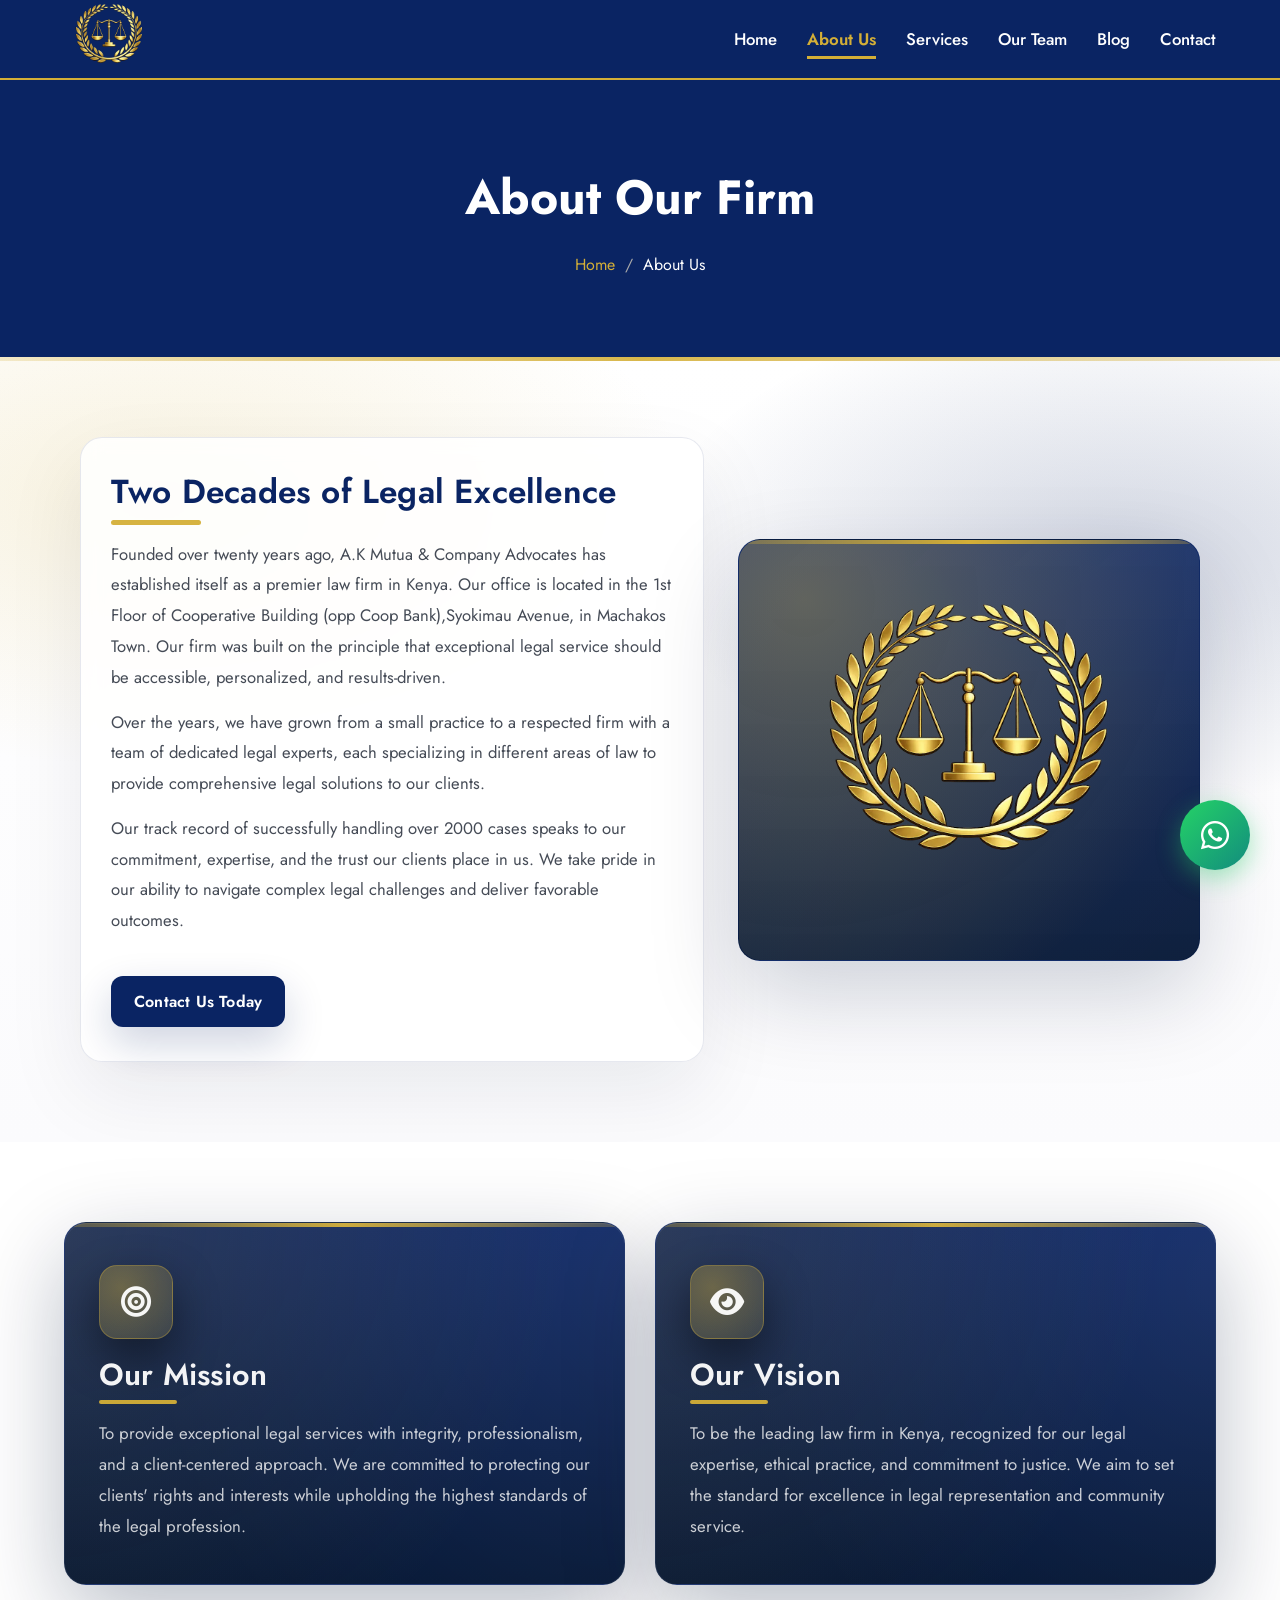
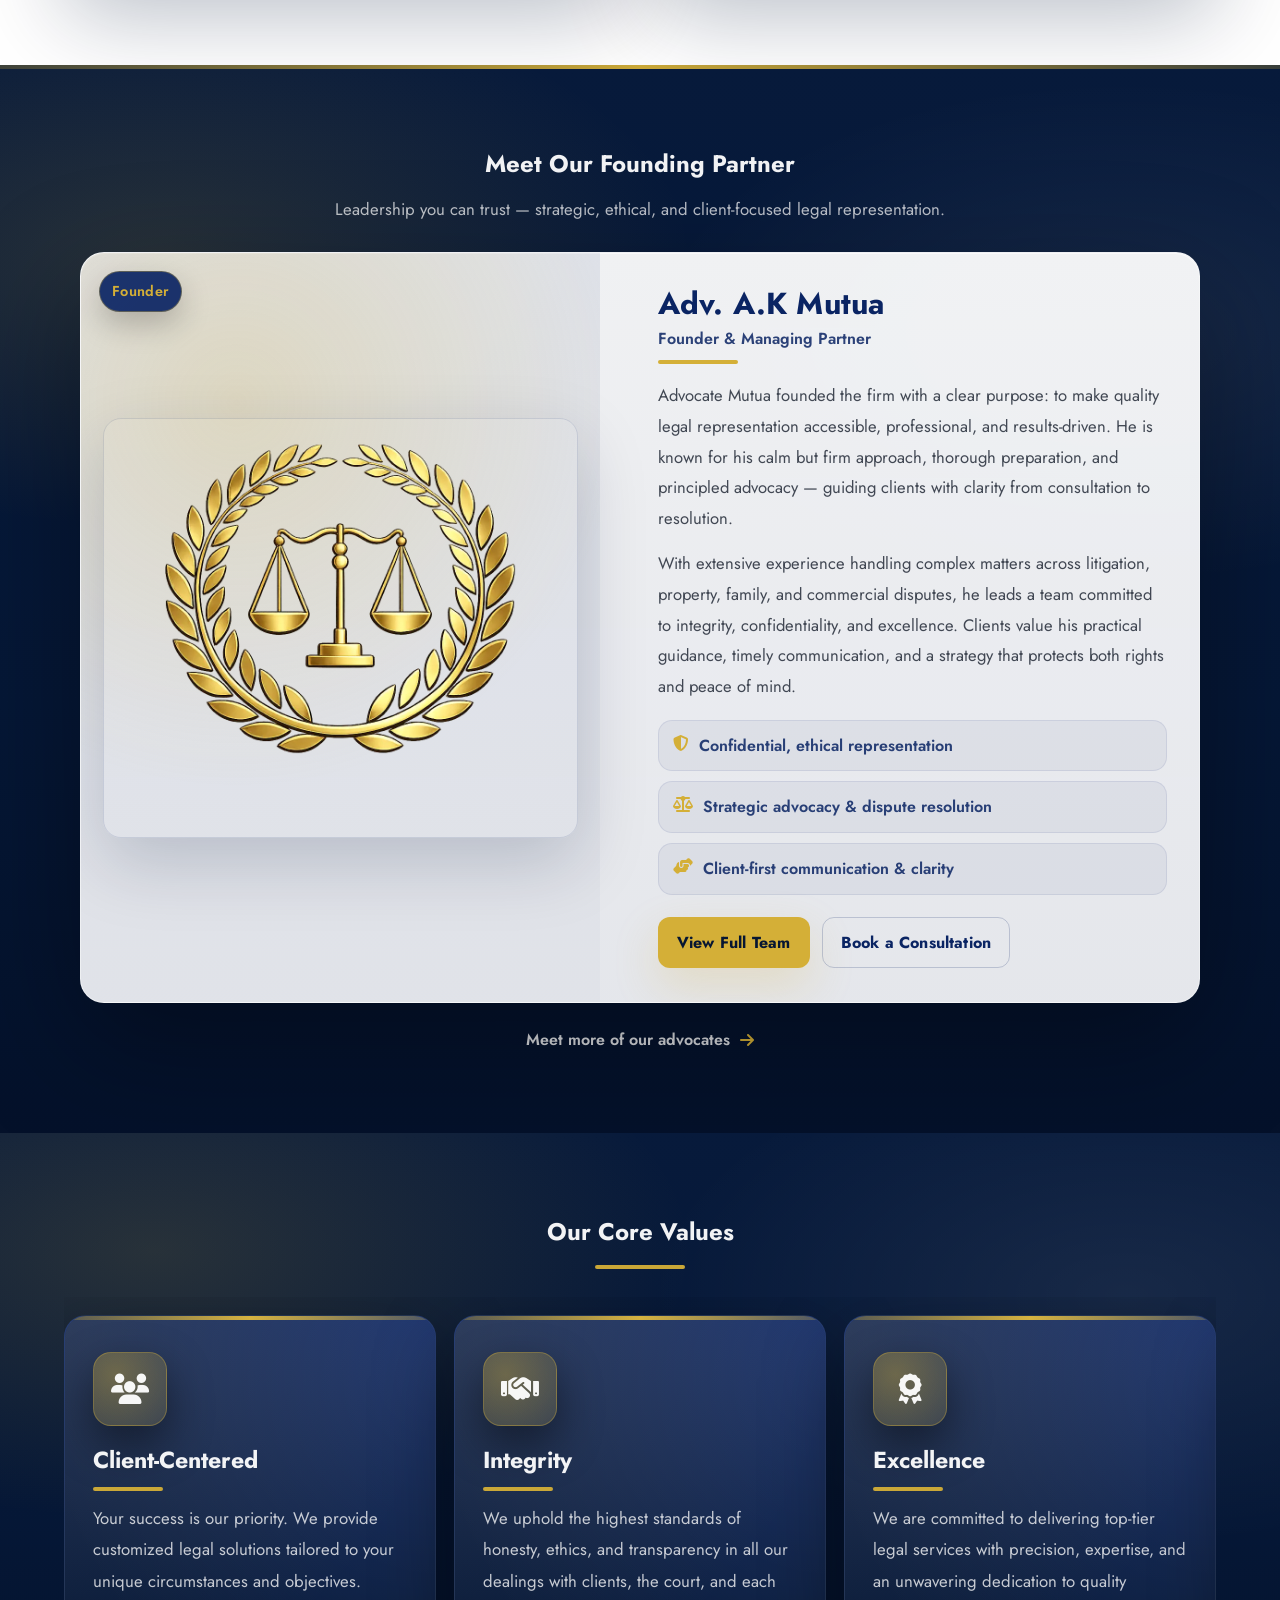
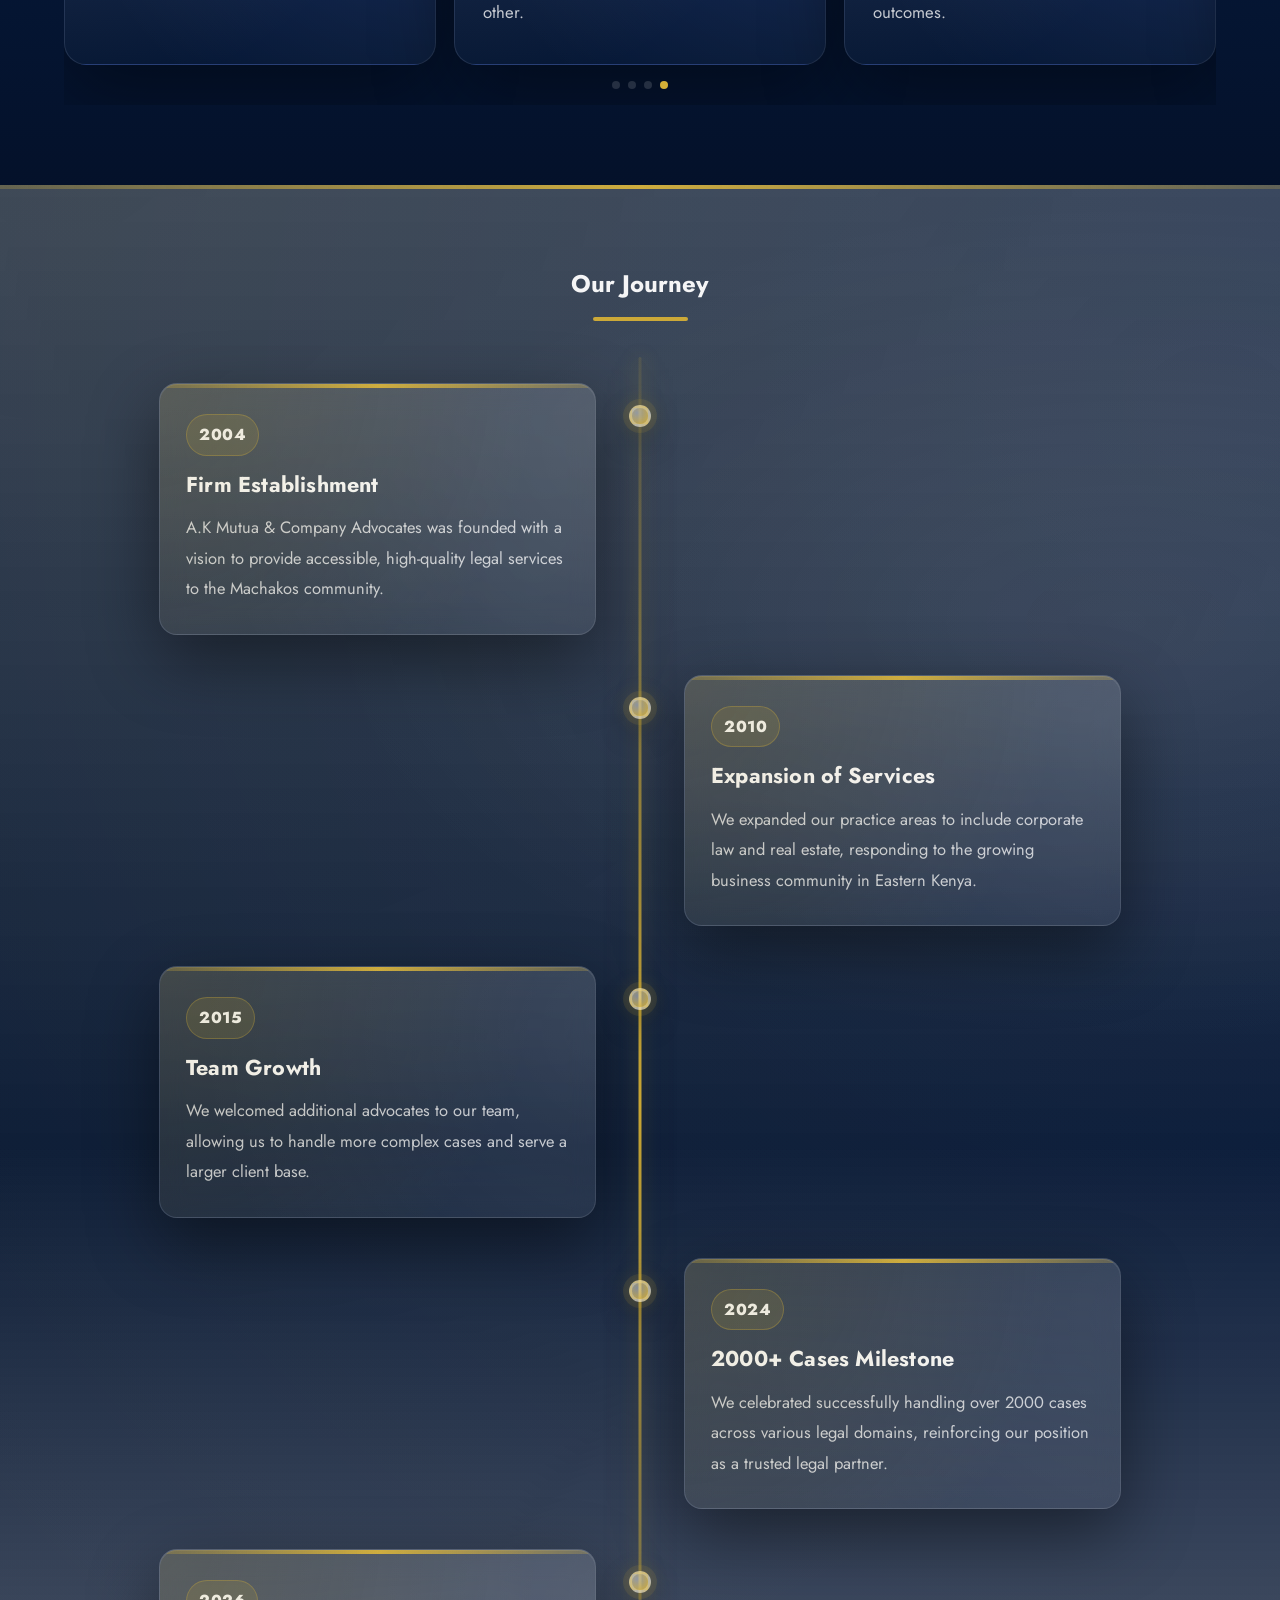
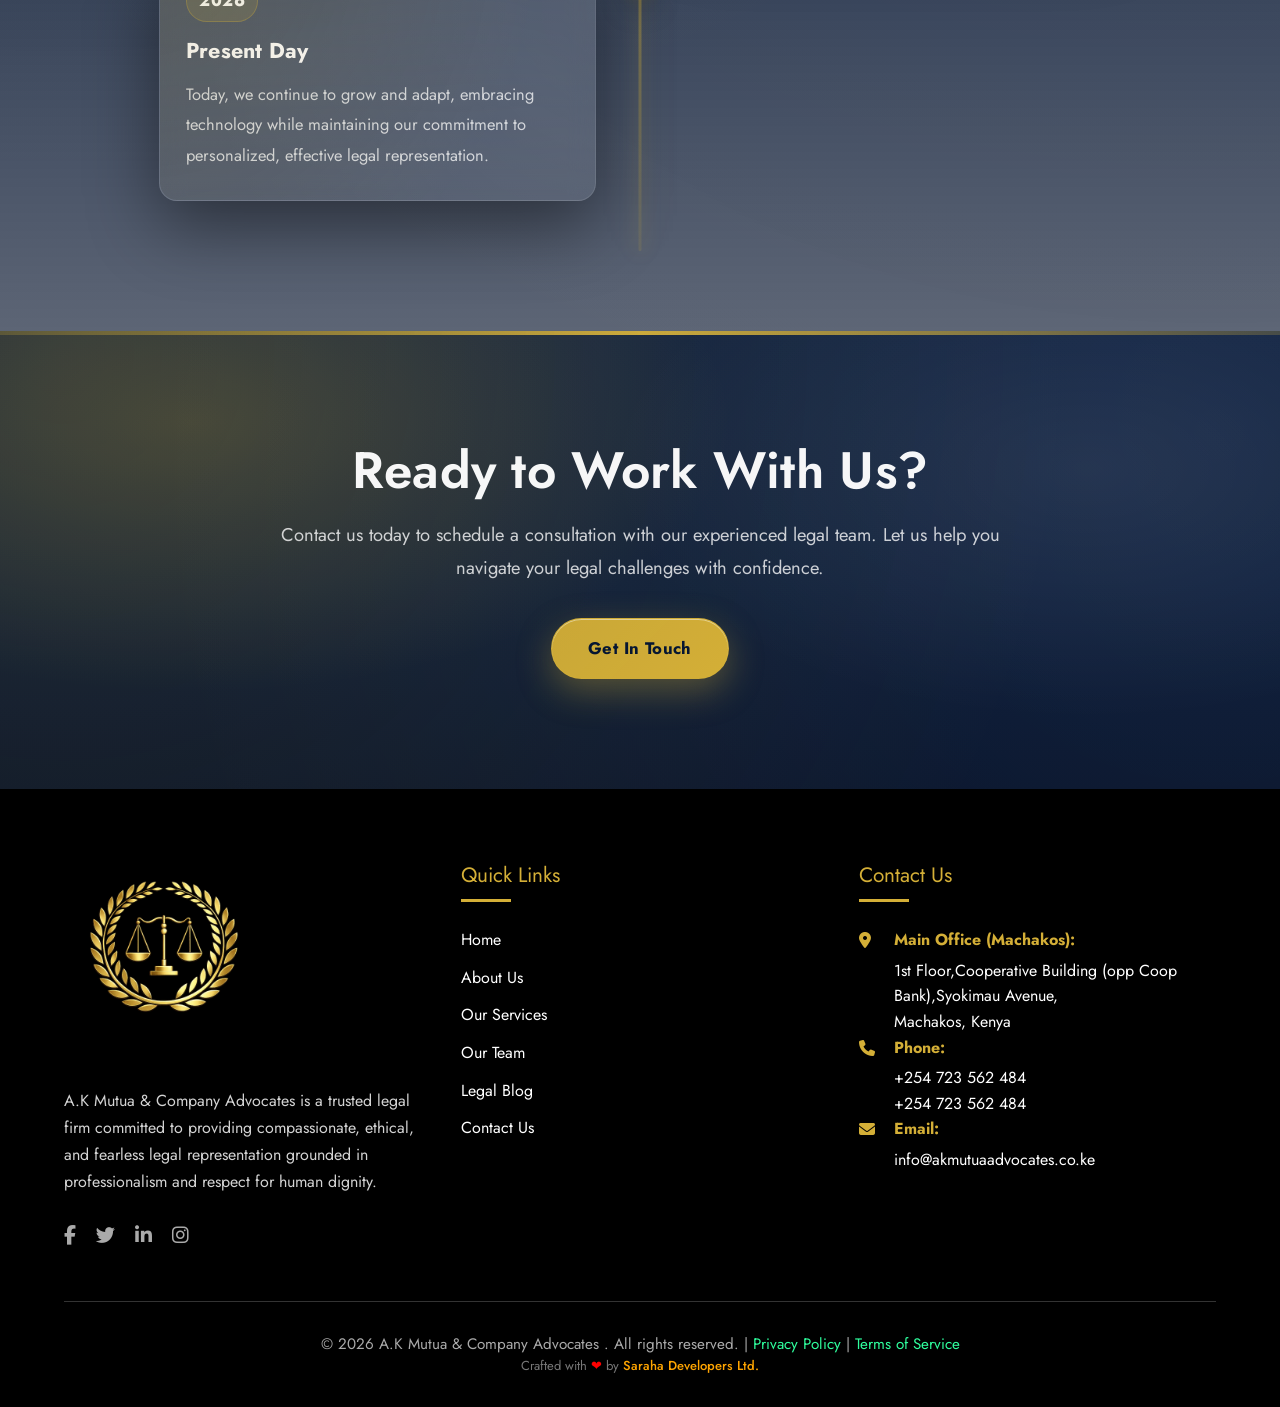
==== about.html @ d2cf0874 "Initial commit - A.K Mutua Advocate" ====
<!DOCTYPE html>
<html lang="en">
<head>
  <meta charset="UTF-8" />
  <meta name="viewport" content="width=device-width, initial-scale=1.0" />
  <meta name="robots" content="index, follow" />

  <title>About Us | A.K Mutua &amp; Company Advocates (Machakos, Kenya)</title>
  <meta name="description" content="Learn about A.K Mutua & Company Advocates in Machakos, Kenya—our values, experience, and commitment to trusted legal representation for individuals and businesses." />
  <meta name="keywords" content="Mutua Advocates, advocates in Machakos, lawyers in Machakos, law firm Kenya, legal services Kenya, corporate law, conveyancing, litigation, family law" />
  <link rel="canonical" href="https://akmutuaadvocates.co.ke/about.html" />

  <!-- Open Graph (Facebook/LinkedIn) -->
  <meta property="og:type" content="website" />
  <meta property="og:url" content="https://akmutuaadvocates.co.ke/about.html" />
  <meta property="og:title" content="About Us | A.K Mutua & Company Advocates" />
  <meta property="og:description" content="Learn about our law firm in Machakos, Kenya—our values, experience, and trusted legal services." />
  <meta property="og:image" content="https://akmutuaadvocates.co.ke/Muiruri-Mwangi-favicon.webp" />

  <!-- Twitter -->
  <meta name="twitter:card" content="summary_large_image" />
  <meta name="twitter:title" content="About Us | A.K Mutua & Company Advocates" />
  <meta name="twitter:description" content="Learn about our law firm in Machakos, Kenya—our values, experience, and trusted legal services." />
  <meta name="twitter:image" content="https://akmutuaadvocates.co.ke/Muiruri-Mwangi-favicon.webp" />

  <!-- Favicons -->
  <link rel="icon" href="Muiruri-Mwangi-favicon.webp" type="image/webp" />
  <link rel="apple-touch-icon" href="Muiruri-Mwangi-favicon.webp" />

  <!-- Performance: Fonts -->
  <link rel="preconnect" href="https://fonts.googleapis.com" />
  <link rel="preconnect" href="https://fonts.gstatic.com" crossorigin />
  <link href="https://fonts.googleapis.com/css2?family=Jost:wght@300;400;500;600;700&display=swap" rel="stylesheet" />

  <!-- Swiper (keep only ONE - remove duplicates) -->
  <link rel="stylesheet" href="https://cdn.jsdelivr.net/npm/swiper@11/swiper-bundle.min.css" />

  <!-- Icons -->
  <link rel="stylesheet" href="https://cdnjs.cloudflare.com/ajax/libs/font-awesome/6.4.0/css/all.min.css" />

  <!-- Page CSS -->
  <link rel="stylesheet" href="about.css" />

  <!-- Optional: Basic Organization Schema -->
  <script type="application/ld+json">
  {
    "@context": "https://schema.org",
    "@type": "LegalService",
    "name": "A.K Mutua & Company Advocates",
    "url": "https://akmutuaadvocates.co.ke",
    "areaServed": "Kenya",
    "address": {
      "@type": "PostalAddress",
      "addressLocality": "Machakos",
      "addressCountry": "KE"
    }
  }
  </script>
</head>

<body>
   <!-- Navigation Bar -->
    <nav class="navbar">
        <div class="navbar-container">
            <a href="/" class="favicon">
          <img
            src="Muiruri-Mwangi-favicon.webp"
            alt="A.K Mutua & Company Advocates favicon"
            class="favicon-img"
          />
        </a>
            
            <button class="mobile-menu-btn" id="mobileMenuBtn">
                <i class="fas fa-bars"></i>
            </button>
            
            <ul class="nav-links" id="navLinks">
                <li><a href="index.html">Home</a></li>
                <li><a href="about.html" class="active">About Us</a></li>
                <li><a href="services.html">Services</a></li>
                <li><a href="team.html">Our Team</a></li>
                <li><a href="blog.html">Blog</a></li>
                <li><a href="contact.html" >Contact</a></li>
            </ul>
        </div>
    </nav>

    <!-- Page Header -->
    <header class="page-header">
        <h1>About Our Firm</h1>
        <ul class="breadcrumb">
            <li><a href="/">Home</a></li>
            <li>About Us</li>
        </ul>
    </header>

    <!-- About Section -->
  <!-- About Intro Section -->
    <section class="section about-intro">
      <div class="container">
        <div class="about-content">
          <div class="about-text">
            <h2>Two Decades of Legal Excellence</h2>
            <p>
              Founded over twenty years ago, A.K Mutua & Company Advocates
              has established itself as a premier law firm in Kenya. Our
               office is located in the 1st Floor of Cooperative Building (opp Coop Bank),Syokimau Avenue, in Machakos Town. Our firm was
              built on the principle that exceptional legal service should be
              accessible, personalized, and results-driven.
            </p>
            <p>
              Over the years, we have grown from a small practice to a respected
              firm with a team of dedicated legal experts, each specializing in
              different areas of law to provide comprehensive legal solutions to
              our clients.
            </p>
            <p>
              Our track record of successfully handling over 2000 cases speaks
              to our commitment, expertise, and the trust our clients place in
              us. We take pride in our ability to navigate complex legal
              challenges and deliver favorable outcomes.
            </p>
            <br />
            <a href="contact.html" class="btn">Contact Us Today</a>
          </div>
          <div class="about-image">
            <img src="Muiruri-Mwangi-favicon.webp" alt="Our Office" />
          </div>
        </div>
      </div>
    </section>

    <!-- Mission & Vision Section -->
    <section class="section">
      <div class="container">
        <div class="mission-vision">
          <div class="mission-card">
            <div class="mission-icon">
              <i class="fas fa-bullseye"></i>
            </div>
            <h2>Our Mission</h2>
            <p>
              To provide exceptional legal services with integrity,
              professionalism, and a client-centered approach. We are committed
              to protecting our clients' rights and interests while upholding
              the highest standards of the legal profession.
            </p>
          </div>
          <div class="vision-card">
            <div class="vision-icon">
              <i class="fas fa-eye"></i>
            </div>
            <h2>Our Vision</h2>
            <p>
              To be the leading law firm in Kenya, recognized for our legal
              expertise, ethical practice, and commitment to justice. We aim to
              set the standard for excellence in legal representation and
              community service.
            </p>
          </div>
        </div>
      </div>
    </section>

    <!-- Our Team Section -->
   <section class="section team team-premium" id="founding-partner">
  <div class="container">
    <div class="team-header">
      <h2 class="section-title">Meet Our Founding Partner</h2>
      <p class="team-subtitle">
        Leadership you can trust — strategic, ethical, and client-focused legal representation.
      </p>
    </div>

    <div class="team-grid">
      <article class="team-member premium-card">
        <div class="member-image">
          <!-- Passport photo goes here -->
          <img
            src="Muiruri-Mwangi-favicon.webp"
            alt="Advocate Mutua - Founder & Managing Partner"
            loading="lazy"
          />

          <div class="member-badge">
            <span>Founder</span>
          </div>
        </div>

        <div class="member-info">
          <h3 class="member-name">Adv. A.K Mutua</h3>
          <p class="member-position">Founder & Managing Partner</p>

          <p class="member-bio">
            Advocate Mutua founded the firm with a clear purpose: to make quality legal representation
            accessible, professional, and results-driven. He is known for his calm but firm approach, thorough
            preparation, and principled advocacy — guiding clients with clarity from consultation to resolution.
          </p>

          <p class="member-bio">
            With extensive experience handling complex matters across litigation, property, family, and commercial
            disputes, he leads a team committed to integrity, confidentiality, and excellence. Clients value his
            practical guidance, timely communication, and a strategy that protects both rights and peace of mind.
          </p>

          <ul class="member-highlights">
            <li><i class="fa-solid fa-shield-halved"></i> Confidential, ethical representation</li>
            <li><i class="fa-solid fa-scale-balanced"></i> Strategic advocacy & dispute resolution</li>
            <li><i class="fa-solid fa-handshake-angle"></i> Client-first communication & clarity</li>
          </ul>

          <div class="member-actions">
            <a href="team.html" class="btn btn-gold">View Full Team</a>
            <a href="contact.html" class="btn btn-outline">Book a Consultation</a>
          </div>
        </div>
      </article>
    </div>

    <div class="team-footer">
      <a href="team.html" class="team-link">
        Meet more of our advocates <i class="fa-solid fa-arrow-right"></i>
      </a>
    </div>
  </div>
</section>


    <!-- Values Section -->
   <section class="section values values-slider">
  <div class="container">
    <h2 class="section-title">Our Core Values</h2>

    <div class="swiper valuesSwiper2">
      <div class="swiper-wrapper">

        <div class="swiper-slide">
          <div class="value-card navy-card">
            <div class="value-icon">
              <i class="fas fa-handshake"></i>
            </div>
            <h3>Integrity</h3>
            <p>
              We uphold the highest standards of honesty, ethics, and
              transparency in all our dealings with clients, the court, and each
              other.
            </p>
          </div>
        </div>

        <div class="swiper-slide">
          <div class="value-card navy-card">
            <div class="value-icon">
              <i class="fas fa-award"></i>
            </div>
            <h3>Excellence</h3>
            <p>
              We are committed to delivering top-tier legal services with
              precision, expertise, and an unwavering dedication to quality
              outcomes.
            </p>
          </div>
        </div>

        <div class="swiper-slide">
          <div class="value-card navy-card">
            <div class="value-icon">
              <i class="fas fa-user-tie"></i>
            </div>
            <h3>Professionalism</h3>
            <p>
              We maintain the utmost legal standards, respect for the judicial
              process, and unwavering respect for our clients and colleagues.
            </p>
          </div>
        </div>

        <div class="swiper-slide">
          <div class="value-card navy-card">
            <div class="value-icon">
              <i class="fas fa-users"></i>
            </div>
            <h3>Client-Centered</h3>
            <p>
              Your success is our priority. We provide customized legal
              solutions tailored to your unique circumstances and objectives.
            </p>
          </div>
        </div>

      </div>

      <div class="swiper-pagination valuesPagination2"></div>
    </div>
  </div>
</section>


    <!-- History Section -->
    <section class="section history">
      <div class="container">
        <h2 class="section-title">Our Journey</h2>
        <div class="timeline">
          <div class="timeline-item">
            <div class="timeline-marker"></div>
            <div class="timeline-content">
              <div class="timeline-year">2004</div>
              <h3>Firm Establishment</h3>
              <p>
                A.K Mutua & Company Advocates was founded with a vision
                to provide accessible, high-quality legal services to the
                Machakos community.
              </p>
            </div>
          </div>
          <div class="timeline-item">
            <div class="timeline-marker"></div>
            <div class="timeline-content">
              <div class="timeline-year">2010</div>
              <h3>Expansion of Services</h3>
              <p>
                We expanded our practice areas to include corporate law and real
                estate, responding to the growing business community in Eastern
                Kenya.
              </p>
            </div>
          </div>
          <div class="timeline-item">
            <div class="timeline-marker"></div>
            <div class="timeline-content">
              <div class="timeline-year">2015</div>
              <h3>Team Growth</h3>
              <p>
                We welcomed  additional advocates to our team, allowing us
                to handle more complex cases and serve a larger client base. <!--  It
                is during this time that we added two branches in Nairobi and
                Machakos Town.-->
              </p>
            </div>
          </div>
          <div class="timeline-item">
            <div class="timeline-marker"></div>
            <div class="timeline-content">
              <div class="timeline-year">2024</div>
              <h3>2000+ Cases Milestone</h3>
              <p>
                We celebrated successfully handling over 2000 cases across
                various legal domains, reinforcing our position as a trusted
                legal partner.
              </p>
            </div>
          </div>
          <div class="timeline-item">
            <div class="timeline-marker"></div>
            <div class="timeline-content">
              <div class="timeline-year">2026</div>
              <h3>Present Day</h3>
              <p>
                Today, we continue to grow and adapt, embracing technology while
                maintaining our commitment to personalized, effective legal
                representation.
              </p>
            </div>
          </div>
        </div>
      </div>
    </section>

    <!-- CTA Section -->
    <section class="cta">
      <div class="container">
        <h1>Ready to Work With Us?</h1>
        <p>
          Contact us today to schedule a consultation with our experienced legal
          team. Let us help you navigate your legal challenges with confidence.
        </p>
        <a href="contact.html" class="btn">Get In Touch</a>
      </div>
    </section>

    <!-- Footer -->
    <!-- Footer -->
    <footer>
        <div class="footer-container">
            <div class="footer-about">
                <div class="footer-logo">
                     <a href="/" class="footer-favicon">
              <img
                src="Muiruri-Mwangi-favicon.webp"
                alt="Mutua Advocates favicon"
              />
            </a>
                </div>
                <p>A.K Mutua & Company Advocates is a trusted legal firm committed to providing compassionate, ethical, and fearless legal representation grounded in professionalism and respect for human dignity.</p>
                <div class="social-links">
                    <a href="#" style="color: #aaa; margin-right: 15px; font-size: 1.2rem;"><i class="fab fa-facebook-f"></i></a>
                    <a href="#" style="color: #aaa; margin-right: 15px; font-size: 1.2rem;"><i class="fab fa-twitter"></i></a>
                    <a href="#" style="color: #aaa; margin-right: 15px; font-size: 1.2rem;"><i class="fab fa-linkedin-in"></i></a>
                    <a href="#" style="color: #aaa; font-size: 1.2rem;"><i class="fab fa-instagram"></i></a>
                </div>
            </div>
            
            <div class="footer-links">
                <h3>Quick Links</h3>
                <ul>
                    <li><a href="index.html">Home</a></li>
                    <li><a href="about.html">About Us</a></li>
                    <li><a href="services.html">Our Services</a></li>
                    <li><a href="team.html">Our Team</a></li>
                    <li><a href="blog.html">Legal Blog</a></li>
                    <li><a href="contact.html">Contact Us</a></li>
                </ul>
            </div>
            
            <div class="footer-contact">
                <h3>Contact Us</h3>
                <div class="contact-info">
                    <div class="contact-items">
                        <i class="fas fa-map-marker-alt"></i>
                        <div>
                           <h4><strong>Main Office (Machakos):</strong></h4> 
                           <a href="https://maps.app.goo.gl/9woWtzfmWAzurPut5"> 1st Floor,Cooperative Building (opp Coop Bank),Syokimau Avenue,<br>
                            Machakos, Kenya</a>
                        </div>
                    </div>
                    <div class="contact-items">
                        <i class="fas fa-phone"></i>
                        <div>
                            <h4 id="header-fours"><strong>Phone:</strong></h4>
                           <a href="tel:+254723562484"> +254 723 562 484</a><br>
                            <a href="tel:+254723562484">+254 723 562 484</a>
                        </div>
                    </div>
                    <div class="contact-items">
                        <i class="fas fa-envelope"></i>
                        <div>
                            <h4><strong>Email:</strong></h4>
                            <a href="mailto:info@akmutuaadvocates.co.ke">info@akmutuaadvocates.co.ke</a>
                        </div>
                    </div>
                </div>
            </div>
        </div>
        
         <div class="copyright">
                <p>&copy; <span id="y"></span> A.K Mutua & Company Advocates . All rights reserved. | <a href="#" style="color:rgb(47, 255, 158);">Privacy Policy</a> | <a href="#" style="color:rgb(47, 255, 158);">Terms of Service</a></p>
              <script>document.getElementById("y").textContent=new Date().getFullYear()</script>

          <p style="margin: 0; font-size: 13px; color: #777">
            Crafted with <span style="color: red">❤</span> by
            <a
              href="https://sarahadevelopers.co.ke"
              target="_blank"
              rel="noopener"
              style="color: orange; text-decoration: none; font-weight: 500"
            >
              Saraha Developers Ltd.
            </a>
          </p>
            </div>
      </div>
    </footer>
    <!-- WhatsApp Float -->
    <a href="https://wa.me/254723562484?text=Hello%20Advocate%20Mutua%2C%20I%20am%20reaching%20out%20through%20your%20website.%0A%0AName%3A%20%5BYour%20Name%5D%0APhone%3A%20%5BYour%20Phone%5D%0AMatter%3A%20%5BBrief%20Description%5D%0ALocation%3A%20%5BOptional%5D%0A%0AKindly%20advise%20on%20the%20next%20step%20and%20available%20time%20for%20a%20consultation.%20Thank%20you." class="whatsapp-float" target="_blank">
      <i class="fab fa-whatsapp"></i>
    </a>
<script src="https://cdn.jsdelivr.net/npm/swiper@11/swiper-bundle.min.js"></script>

    <script src="about.js"></script>
</body>
</html>
---- about.css ----
:root {
            --navy-blue: #0a2463;
            --white: #ffffff;
            --gold: #d4af37;
            --light-gold: #f4e9c9;
            --dark-navy: #051736;
            --light-navy: #1a3a7a;
            --gray-bg: #f8f9fa;
            --dark-gray: #333333;
            --font-primary: 'Jost', sans-serif;
        }

        * {
            margin: 0;
            padding: 0;
            box-sizing: border-box;
        }

        body {
            font-family: var(--font-primary);
            color: var(--dark-gray);
            line-height: 1.6;
        }
                /* Remove default link styles globally */
a {
  color: inherit;           /* Keep the current text color */
  text-decoration: none;    /* Remove underline */
  transition: color 0.3s;   /* Optional: smooth hover if you want */
}

/* Optional: keep them same on hover, focus, active */
a:hover,
a:focus,
a:active {
  color: inherit;
  text-decoration: none;
}

        /* Navbar Styles */
     /* Navbar Styles */
        .navbar {
            background-color: var(--navy-blue);
            display: flex;
            justify-content: space-between;
            align-items: center;
            padding: 0 5%;
            height: 80px;
            position: sticky;
            top: 0;
            z-index: 1000;
            transition: all 0.3s ease;
            border-bottom: 2px solid var(--gold);
        }

        .navbar-container {
            display: flex;
            justify-content: space-between;
            align-items: center;
            width: 100%;
        }

        .logo-container {
            display: flex;
            align-items: center;
        }

        .logo-placeholder {
            width: 180px;
            height: 50px;
            background-color: var(--white);
            display: flex;
            align-items: center;
            justify-content: center;
            color: var(--navy-blue);
            font-weight: 700;
            font-size: 1.4rem;
            letter-spacing: 1px;
            border-radius: 4px;
            border-right: 4px solid var(--gold);
        }

        .logo-placeholder span {
            color: var(--gold);
        }
        .favicon {
  display: flex;
  align-items: center;
  text-decoration: none;
  transition: transform 0.3s ease;
}

.favicon:hover {
  transform: scale(1.02);
}

.favicon img {
  height: 90px;
  width: auto;
  object-fit: contain;
  display: block;
}


        .nav-links {
            display: flex;
            list-style: none;
        }

        .nav-links li {
            margin-left: 30px;
        }

        .nav-links a {
            color: var(--white);
            text-decoration: none;
            font-weight: 500;
            font-size: 1.05rem;
            transition: color 0.3s;
            padding: 8px 0;
            position: relative;
        }

        .nav-links a:hover {
            color: var(--gold);
        }

        .nav-links a.active {
            color: var(--gold);
            font-weight: 600;
        }

        .nav-links a.active::after {
            content: '';
            position: absolute;
            bottom: 0;
            left: 0;
            width: 100%;
            height: 3px;
            background-color: var(--gold);
        }

        .mobile-menu-btn {
            display: none;
            background: none;
            border: none;
            color: var(--white);
            font-size: 1.5rem;
            cursor: pointer;
        }


        /* Page Header */
        .page-header {
            background-color: var(--navy-blue);
            color: var(--white);
            padding: 120px 5% 80px;
            text-align: center;
            margin-top: -80px;
            padding-top: 160px;
        }

        .page-header h1 {
            font-size: 3rem;
            margin-bottom: 15px;
        }

        .breadcrumb {
            display: flex;
            justify-content: center;
            list-style: none;
        }

        .breadcrumb li {
            margin: 0 5px;
        }

        .breadcrumb a {
            color: var(--gold);
            text-decoration: none;
        }

        .breadcrumb li:not(:last-child)::after {
            content: '/';
            margin-left: 10px;
            color: #aaa;
        }

        /* Section Styles */
        .section-title {
            text-align: center;
            margin-bottom: 60px;
        }

        .section-title h2 {
            font-size: 2.5rem;
            color: var(--navy-blue);
            margin-bottom: 15px;
            position: relative;
            display: inline-block;
        }

        .section-title h2::after {
            content: '';
            position: absolute;
            width: 80px;
            height: 4px;
            background-color: var(--gold);
            bottom: -10px;
            left: 50%;
            transform: translateX(-50%);
        }

        .section-title p {
            color: #666;
            max-width: 700px;
            margin: 0 auto;
            font-size: 1.1rem;
        }

        section {
            padding: 80px 5%;
        }

        .section-bg {
            background-color: var(--gray-bg);
        }

        /* About Content */
   /* =========================
   PREMIUM ABOUT INTRO (Navy theme)
   ========================= */

.about-intro{
  background:
    radial-gradient(900px 450px at 12% 18%, rgba(212,175,55,0.16), transparent 60%),
    radial-gradient(800px 420px at 88% 25%, rgba(10,36,99,0.18), transparent 60%),
    linear-gradient(180deg, #ffffff, #fbfbfd);
  position: relative;
  overflow: hidden;
}

/* subtle gold line accent at top */
.about-intro::before{
  content:"";
  position:absolute;
  top:0; left:0;
  width:100%;
  height:4px;
  background: linear-gradient(90deg, rgba(212,175,55,0.25), var(--gold), rgba(212,175,55,0.25));
  opacity: .9;
}

/* container spacing */
.about-intro .container{
  width: min(1150px, calc(100% - 2rem));
  margin: 0 auto;
}

/* layout */
.about-intro .about-content{
  display: grid;
  grid-template-columns: 1.15fr 0.85fr; /* text wider, card tighter */
  gap: 34px;
  align-items: center;
}

/* LEFT: Text area styled like an elegant panel */
.about-intro .about-text{
  background: rgba(255,255,255,0.85);
  border: 1px solid rgba(10,36,99,0.10);
  border-radius: 22px;
  padding: 34px 30px;
  box-shadow: 0 30px 80px rgba(5,23,54,0.08);
  backdrop-filter: blur(10px);
  position: relative;
}

/* Headline */
.about-intro .about-text h2{
  color: var(--navy-blue);
  font-size: clamp(1.9rem, 2.6vw, 2.5rem);
  line-height: 1.15;
  margin-bottom: 14px;
  font-weight: 600;
  letter-spacing: .2px;
  position: relative;
  padding-bottom: 14px;
}

/* Elegant gold underline */
.about-intro .about-text h2::after{
  content:"";
  position:absolute;
  left:0;
  bottom:0;
  width: 90px;
  height: 5px;
  border-radius: 999px;
  background: var(--gold);
  opacity: .95;
}

/* Paragraphs */
.about-intro .about-text p{
  color: rgba(17,24,39,0.78);
  font-size: 1.04rem;
  line-height: 1.85;
  margin-bottom: 14px;
}

/* Button: premium navy -> gold hover */
.about-intro .about-text .btn{
  display: inline-flex;
  align-items: center;
  justify-content: center;
  gap: 10px;
  padding: 12px 22px;
  border-radius: 12px;
  background: var(--navy-blue);
  color: var(--white);
  font-weight: 600;
  letter-spacing: .2px;
  border: 1px solid rgba(10,36,99,0.25);
  box-shadow: 0 16px 40px rgba(10,36,99,0.20);
  transition: transform .25s ease, box-shadow .25s ease, background .25s ease;
}

.about-intro .about-text .btn:hover{
  background: var(--gold);
  color: #061632;
  transform: translateY(-2px);
  box-shadow: 0 20px 55px rgba(212,175,55,0.28);
}

/* RIGHT: Elegant side card (image card) */
.about-intro .about-image{
  border-radius: 22px;
  overflow: hidden;
  background: linear-gradient(180deg, rgba(10,36,99,0.95), rgba(5,23,54,0.98));
  border: 1px solid rgba(10,36,99,0.18);
  box-shadow: 0 35px 90px rgba(5,23,54,0.18);
  position: relative;
  isolation: isolate;
}

/* Gold glow highlight */
.about-intro .about-image::before{
  content:"";
  position:absolute;
  inset: -40%;
  background: radial-gradient(circle at 30% 30%, rgba(212,175,55,0.35), transparent 55%);
  z-index: 0;
}

/* top gold strip for premium */
.about-intro .about-image::after{
  content:"";
  position:absolute;
  top:0; left:0;
  width:100%;
  height:4px;
  background: linear-gradient(90deg, rgba(212,175,55,0.25), var(--gold), rgba(212,175,55,0.25));
  z-index: 2;
}

/* image treatment */
.about-intro .about-image img{
  width: 100%;
  height: 420px;         /* card height on desktop */
  object-fit: contain;   /* logo-friendly */
  object-position: center;
  padding: 22px;
  background: linear-gradient(135deg, rgba(255,255,255,0.06), rgba(255,255,255,0.02));
  position: relative;
  z-index: 1;
  transition: transform .35s ease;
}

.about-intro .about-image:hover img{
  transform: scale(1.03);
}

/* Small “badge” inside the card (no HTML changes) */
.about-intro .about-image{
  display: grid;
  place-items: center;
}
.about-intro .about-image::marker{ content:""; } /* harmless */

/* Responsive */
@media (max-width: 980px){
  .about-intro .about-content{
    grid-template-columns: 1fr;
    gap: 18px;
  }
  .about-intro .about-image img{
    height: 280px;
  }
  .about-intro .about-text{
    padding: 26px 18px;
  }
}

        /* Vision & Mission */
      /* =========================
   PREMIUM MISSION / VISION (Navy theme)
   ========================= */

.mission-vision{
  display: grid;
  grid-template-columns: 1fr 1fr;
  gap: 26px;
  align-items: stretch;
  position: relative;
}

/* Luxury divider feel on big screens */
@media (min-width: 992px){
  .mission-vision{
    gap: 30px;
  }
}

/* Shared card styling */
.mission-card,
.vision-card{
  position: relative;
  overflow: hidden;
  border-radius: 22px;
  padding: 42px 34px;
  background: linear-gradient(180deg, #0a2463 0%, #051736 100%);
  border: 1px solid rgba(255,255,255,0.10);
  box-shadow:
    0 30px 90px rgba(5,23,54,0.28),
    inset 0 1px 0 rgba(255,255,255,0.08);
  transition: transform .35s ease, box-shadow .35s ease, border-color .35s ease;
}

/* Gold top bar accent */
.mission-card::before,
.vision-card::before{
  content:"";
  position:absolute;
  top:0; left:0;
  width:100%;
  height:4px;
  background: linear-gradient(90deg, rgba(212,175,55,0.25), var(--gold), rgba(212,175,55,0.25));
  opacity: 0.95;
}

/* Subtle glow orb */
.mission-card::after,
.vision-card::after{
  content:"";
  position:absolute;
  inset:-40%;
  background:
    radial-gradient(circle at 20% 20%, rgba(212,175,55,0.18), transparent 55%),
    radial-gradient(circle at 80% 30%, rgba(255,255,255,0.08), transparent 55%);
  z-index: 0;
}

/* Hover: premium lift */
.mission-card:hover,
.vision-card:hover{
  transform: translateY(-8px);
  border-color: rgba(212,175,55,0.28);
  box-shadow:
    0 40px 120px rgba(5,23,54,0.35),
    inset 0 1px 0 rgba(255,255,255,0.10);
}

/* Content above glow */
.mission-card > *,
.vision-card > *{
  position: relative;
  z-index: 1;
}

/* Icon plate (gold glass) */
.mission-icon,
.vision-icon{
  width: 74px;
  height: 74px;
  border-radius: 18px;
  display: grid;
  place-items: center;
  margin-bottom: 18px;

  background: radial-gradient(circle at 30% 30%, rgba(212,175,55,0.40), rgba(212,175,55,0.14));
  border: 1px solid rgba(212,175,55,0.35);
  box-shadow: 0 18px 45px rgba(0,0,0,0.45);

  color: rgba(255,255,255,0.95);
  font-size: 1.9rem;
  transition: transform .35s ease, box-shadow .35s ease;
}

.mission-card:hover .mission-icon,
.vision-card:hover .vision-icon{
  transform: scale(1.05) rotate(-2deg);
  box-shadow: 0 22px 60px rgba(0,0,0,0.55);
}

/* Headings */
.mission-card h2,
.vision-card h2{
  font-size: 1.9rem;
  font-weight: 600;
  color: rgba(255,255,255,0.95);
  margin-bottom: 14px;
  letter-spacing: .2px;
  line-height: 1.15;
  position: relative;
  padding-bottom: 12px;
}

/* Elegant underline */
.mission-card h2::after,
.vision-card h2::after{
  content:"";
  position:absolute;
  left:0;
  bottom:0;
  width: 78px;
  height: 4px;
  border-radius: 999px;
  background: var(--gold);
  opacity: .95;
}

/* Paragraphs */
.mission-card p,
.vision-card p{
  color: rgba(255,255,255,0.78);
  font-size: 1.05rem;
  line-height: 1.85;
  margin: 0;
}

/* Responsive */
@media (max-width: 980px){
  .mission-vision{
    grid-template-columns: 1fr;
    gap: 18px;
  }
  .mission-card,
  .vision-card{
    padding: 32px 20px;
  }
  .mission-card h2,
  .vision-card h2{
    font-size: 1.65rem;
  }
}

        /* Founder Section */
      /* =========================
   FOUNDING PARTNER (Premium)
   Dark Navy background + light luxury card
   ========================= */

.team-premium{
  background:
    radial-gradient(900px 450px at 12% 18%, rgba(212,175,55,0.16), transparent 60%),
    radial-gradient(800px 420px at 88% 25%, rgba(255,255,255,0.07), transparent 60%),
    linear-gradient(180deg, #071a3b 0%, #051736 60%, #04112a 100%);
  color: var(--white);
  position: relative;
  overflow: hidden;
}

.team-premium::before{
  content:"";
  position:absolute;
  top:0; left:0;
  width:100%;
  height:4px;
  background: linear-gradient(90deg, rgba(212,175,55,0.25), var(--gold), rgba(212,175,55,0.25));
  opacity:.95;
}

.team-premium .container{
  width: min(1150px, calc(100% - 2rem));
  margin: 0 auto;
}

.team-header{
  text-align:center;
  margin-bottom: 28px;
}

.team-premium .section-title{
  color: rgba(255,255,255,0.95);
  margin-bottom: 10px;
}

.team-subtitle{
  max-width: 70ch;
  margin: 0 auto;
  color: rgba(255,255,255,0.72);
  font-size: 1.05rem;
  line-height: 1.8;
}

/* layout */
.team-premium .team-grid{
  display: grid;
  grid-template-columns: 1fr;
  gap: 26px;
}

/* Luxury card (light) */
.premium-card{
  display: grid;
  grid-template-columns: 0.95fr 1.05fr;
  gap: 26px;

  background: linear-gradient(180deg, rgba(255,255,255,0.94), rgba(248,249,252,0.92));
  border-radius: 24px;
  border: 1px solid rgba(255,255,255,0.35);
  box-shadow: 0 40px 120px rgba(0,0,0,0.35);
  overflow: hidden;
  position: relative;
}

.premium-card::before{
  content:"";
  position:absolute;
  inset: 0;
  border-radius: 24px;
  pointer-events:none;
  box-shadow: inset 0 1px 0 rgba(255,255,255,0.6);
}

/* Left: image */
.member-image{
  position: relative;
  min-height: 420px; /* passport-friendly */
  background:
    radial-gradient(circle at 30% 20%, rgba(212,175,55,0.22), transparent 55%),
    linear-gradient(180deg, rgba(10,36,99,0.08), rgba(10,36,99,0.02));
  display: grid;
  place-items: center;
  padding: 22px;
}

.member-image img{
  width: 100%;
  height: 100%;
  max-height: 420px;
  object-fit: cover; /* best for passport photo */
  border-radius: 18px;
  border: 1px solid rgba(10,36,99,0.12);
  box-shadow: 0 25px 70px rgba(5,23,54,0.18);
}

/* Badge */
.member-badge{
  position:absolute;
  top: 18px;
  left: 18px;
  background: rgba(10,36,99,0.92);
  color: rgba(255,255,255,0.92);
  border: 1px solid rgba(212,175,55,0.35);
  padding: 8px 12px;
  border-radius: 999px;
  font-size: 0.9rem;
  letter-spacing: 0.3px;
  box-shadow: 0 12px 30px rgba(0,0,0,0.22);
}
.member-badge span{
  color: var(--gold);
  font-weight: 600;
}

/* Right: content */
.member-info{
  padding: 34px 32px;
  color: rgba(17,24,39,0.86);
}

.member-name{
  margin: 0 0 6px;
  color: var(--navy-blue);
  font-size: 1.9rem;
  font-weight: 700;
  letter-spacing: .2px;
  line-height: 1.1;
}

.member-position{
  display: inline-flex;
  gap: 8px;
  align-items: center;
  margin-bottom: 16px;
  color: rgba(10,36,99,0.86);
  font-weight: 600;
  position: relative;
  padding-bottom: 12px;
}

.member-position::after{
  content:"";
  position:absolute;
  left:0;
  bottom:0;
  width: 80px;
  height: 4px;
  border-radius: 999px;
  background: var(--gold);
}

.member-bio{
  margin-bottom: 14px;
  line-height: 1.85;
  font-size: 1.04rem;
  color: rgba(17,24,39,0.78);
}

/* Highlights list */
.member-highlights{
  list-style: none;
  padding: 0;
  margin: 18px 0 22px;
  display: grid;
  gap: 10px;
}

.member-highlights li{
  display:flex;
  align-items:flex-start;
  gap: 10px;
  padding: 12px 14px;
  border-radius: 14px;
  background: rgba(10,36,99,0.05);
  border: 1px solid rgba(10,36,99,0.08);
  color: rgba(10,36,99,0.86);
  font-weight: 600;
}

.member-highlights i{
  color: var(--gold);
  margin-top: 2px;
}

/* Buttons */
.member-actions{
  display:flex;
  gap: 12px;
  flex-wrap: wrap;
  margin-top: 8px;
}

.btn{
  display:inline-flex;
  align-items:center;
  justify-content:center;
  padding: 12px 18px;
  border-radius: 12px;
  font-weight: 700;
  letter-spacing: .2px;
  transition: transform .25s ease, box-shadow .25s ease, background .25s ease, color .25s ease;
}

.btn-gold{
  background: var(--gold);
  color: #061632;
  box-shadow: 0 18px 45px rgba(212,175,55,0.22);
  border: 1px solid rgba(212,175,55,0.40);
}

.btn-gold:hover{
  transform: translateY(-2px);
  box-shadow: 0 24px 70px rgba(212,175,55,0.30);
}

.btn-outline{
  background: transparent;
  color: var(--navy-blue);
  border: 1px solid rgba(10,36,99,0.20);
}

.btn-outline:hover{
  background: rgba(10,36,99,0.06);
  transform: translateY(-2px);
}

/* footer link */
.team-footer{
  text-align:center;
  margin-top: 24px;
}
.team-link{
  display:inline-flex;
  align-items:center;
  gap: 10px;
  color: rgba(255,255,255,0.85);
  font-weight: 600;
  transition: color .25s ease, transform .25s ease;
}
.team-link i{
  color: var(--gold);
}
.team-link:hover{
  color: var(--gold);
  transform: translateY(-2px);
}

/* Responsive */
@media (max-width: 980px){
  .premium-card{
    grid-template-columns: 1fr;
  }
  .member-image{
    min-height: 300px;
  }
  .member-info{
    padding: 24px 18px;
  }
  .member-name{
    font-size: 1.6rem;
  }
}
/* =========================
   CORE VALUES SWIPER (Premium)
   Section can be dark, cards navy
   ========================= */

.values-slider{
  background:
    radial-gradient(900px 450px at 12% 18%, rgba(212,175,55,0.16), transparent 60%),
    radial-gradient(800px 420px at 88% 25%, rgba(255,255,255,0.07), transparent 60%),
    linear-gradient(180deg, #071a3b 0%, #051736 60%, #04112a 100%);
  color: var(--white);
  position: relative;
  overflow: hidden;
}

.values-slider .section-title{
  color: rgba(255,255,255,0.95);
  text-align: center;
  margin-bottom: 28px;
  position: relative;
}

.values-slider .section-title::after{
  content:"";
  display:block;
  width: 90px;
  height: 4px;
  margin: 14px auto 0;
  border-radius: 999px;
  background: var(--gold);
  opacity: .95;
}

/* Swiper spacing */
.valuesSwiper2{
  padding: 18px 0 40px;
}

/* Slide sizing */
.valuesSwiper2 .swiper-slide{
  height: auto;
  display:flex;
}

/* Navy premium card */
.navy-card{
  width: 100%;
  border-radius: 22px;
  padding: 36px 28px;
  background: linear-gradient(180deg, #0a2463 0%, #051736 100%);
  border: 1px solid rgba(255,255,255,0.12);
  box-shadow: 0 28px 80px rgba(0,0,0,0.40);
  position: relative;
  overflow: hidden;
  transition: transform .35s ease, border-color .35s ease, box-shadow .35s ease;
}

/* Gold top bar */
.navy-card::before{
  content:"";
  position:absolute;
  top:0; left:0;
  width:100%;
  height:4px;
  background: linear-gradient(90deg, rgba(212,175,55,0.25), var(--gold), rgba(212,175,55,0.25));
}

/* Glass shine */
.navy-card::after{
  content:"";
  position:absolute;
  inset:-40%;
  background:
    radial-gradient(circle at 20% 20%, rgba(212,175,55,0.18), transparent 55%),
    radial-gradient(circle at 80% 30%, rgba(255,255,255,0.10), transparent 60%);
  z-index: 0;
}

.navy-card > *{
  position: relative;
  z-index: 1;
}

.navy-card:hover{
  transform: translateY(-6px);
  border-color: rgba(212,175,55,0.30);
  box-shadow: 0 38px 100px rgba(0,0,0,0.50);
}

/* Icon plate */
.navy-card .value-icon{
  width: 74px;
  height: 74px;
  border-radius: 18px;
  display:grid;
  place-items:center;
  margin-bottom: 16px;

  background: radial-gradient(circle at 30% 30%, rgba(212,175,55,0.40), rgba(212,175,55,0.14));
  border: 1px solid rgba(212,175,55,0.35);
  box-shadow: 0 18px 45px rgba(0,0,0,0.45);
  color: rgba(255,255,255,0.95);
  font-size: 1.9rem;
}

.navy-card h3{
  color: rgba(255,255,255,0.95);
  font-size: 1.45rem;
  font-weight: 700;
  margin-bottom: 12px;
  position: relative;
  padding-bottom: 12px;
}

/* underline */
.navy-card h3::after{
  content:"";
  position:absolute;
  left:0; bottom:0;
  width: 70px;
  height: 4px;
  border-radius: 999px;
  background: var(--gold);
  opacity: .95;
}

.navy-card p{
  color: rgba(255,255,255,0.76);
  line-height: 1.85;
  font-size: 1.05rem;
  margin: 0;
}

/* Pagination */
.valuesPagination2 .swiper-pagination-bullet{
  background: rgba(255,255,255,0.55);
  opacity: 0.25;
}
.valuesPagination2 .swiper-pagination-bullet-active{
  background: var(--gold);
  opacity: 1;
}

    

/* =========================
   PREMIUM HISTORY / TIMELINE (Navy + Gold)
   ========================= */

.history{
  position: relative;
  overflow: hidden;
  background:
    radial-gradient(900px 450px at 12% 18%, rgba(212, 175, 55, 0), transparent 100%),
    radial-gradient(800px 420px at 88% 25%, rgba(255,255,255,0.08), transparent 100%),
    linear-gradient(180deg, #071a3bd8 0%, #051736 55%, #04112aa5 100%);
  color: var(--white);
}

/* Gold top accent */
.history::before{
  content:"";
  position:absolute;
  top:0; left:0;
  width:100%;
  height:4px;
  background: linear-gradient(90deg, rgba(212,175,55,0.25), var(--gold), rgba(212,175,55,0.25));
  opacity:.95;
}

/* Soft glow texture */
.history::after{
  content:"";
  position:absolute;
  inset:-40%;
  background:
    radial-gradient(circle at 25% 20%, rgba(212,175,55,0.10), transparent 55%),
    radial-gradient(circle at 75% 30%, rgba(255,255,255,0.05), transparent 60%);
  pointer-events:none;
}

/* Title styling on dark */
.history .section-title{
  color: rgba(255,255,255,0.95);
  text-align:center;
  margin-bottom: 36px;
  position: relative;
  z-index: 2;
}

.history .section-title::after{
  content:"";
  display:block;
  width: 95px;
  height: 4px;
  margin: 14px auto 0;
  border-radius: 999px;
  background: var(--gold);
  opacity: .95;
}

/* Timeline wrapper */
.timeline{
  position: relative;
  max-width: 1050px;
  margin: 0 auto;
  padding: 26px 0 10px;
  z-index: 2;
}

/* Main vertical gold line */
.timeline::before{
  content:"";
  position:absolute;
  top: 0;
  bottom: 0;
  left: 50%;
  width: 3px;
  transform: translateX(-50%);
  background: linear-gradient(to bottom, rgba(212,175,55,0.15), var(--gold), rgba(212,175,55,0.15));
  border-radius: 99px;

  /* glow */
  box-shadow:
    0 0 18px rgba(212,175,55,0.35),
    0 0 55px rgba(212,175,55,0.18);
}

/* Timeline item positioning */
.timeline-item{
  position: relative;
  width: 50%;
  padding: 0 44px;
  margin-bottom: 40px;
}

.timeline-item:nth-child(odd){ left: 0; }
.timeline-item:nth-child(even){ left: 50%; }

/* Marker = premium gold coin */
.timeline-marker{
  position:absolute;
  top: 22px;
  width: 22px;
  height: 22px;
  border-radius: 50%;
  background: radial-gradient(circle at 30% 30%, rgba(255,255,255,0.45), rgba(212,175,55,0.95));
  border: 3px solid rgba(255,255,255,0.25);
  box-shadow:
    0 0 0 6px rgba(212,175,55,0.10),
    0 12px 30px rgba(0,0,0,0.35),
    0 0 22px rgba(212,175,55,0.28);
  z-index: 3;
  transition: transform .25s ease;
}

.timeline-item:nth-child(odd) .timeline-marker{ right: -11px; }
.timeline-item:nth-child(even) .timeline-marker{ left: -11px; }

.timeline-item:hover .timeline-marker{
  transform: scale(1.1);
}

/* Card: glass navy with gold detail */
.timeline-content{
  position: relative;
  padding: 30px 26px;
  border-radius: 18px;

  background: linear-gradient(180deg, rgba(255,255,255,0.08), rgba(255,255,255,0.03));
  border: 1px solid rgba(255,255,255,0.14);
  backdrop-filter: blur(12px);

  box-shadow:
    0 25px 70px rgba(0,0,0,0.45),
    inset 0 1px 0 rgba(255,255,255,0.10);

  transition: transform .30s ease, border-color .30s ease, box-shadow .30s ease;
  overflow: hidden;
}

/* Gold top bar in each card */
.timeline-content::before{
  content:"";
  position:absolute;
  top:0; left:0;
  width:100%;
  height:4px;
  background: linear-gradient(90deg, rgba(212,175,55,0.25), var(--gold), rgba(212,175,55,0.25));
  opacity: .95;
}

/* subtle shine */
.timeline-content::after{
  content:"";
  position:absolute;
  inset:-40%;
  background:
    radial-gradient(circle at 20% 20%, rgba(212,175,55,0.14), transparent 55%),
    radial-gradient(circle at 80% 35%, rgba(255,255,255,0.08), transparent 60%);
  pointer-events:none;
}

/* Hover */
.timeline-content:hover{
  transform: translateY(-6px);
  border-color: rgba(212,175,55,0.30);
  box-shadow:
    0 35px 95px rgba(0,0,0,0.55),
    inset 0 1px 0 rgba(255,255,255,0.12);
}

/* Year badge */
.timeline-year{
  display:inline-flex;
  align-items:center;
  justify-content:center;
  padding: 7px 12px;
  border-radius: 999px;
  background: rgba(212,175,55,0.14);
  border: 1px solid rgba(212,175,55,0.30);
  color: rgba(255,255,255,0.92);
  font-weight: 800;
  letter-spacing: .6px;
  margin-bottom: 12px;
}

/* Headline + text */
.timeline-content h3{
  margin: 0 0 10px;
  color: rgba(255,255,255,0.95);
  font-size: 1.35rem;
  font-weight: 700;
  letter-spacing: .2px;
}

.timeline-content p{
  margin: 0;
  color: rgba(255,255,255,0.74);
  line-height: 1.85;
  font-size: 1.03rem;
}

/* Mobile: single column timeline */
@media (max-width: 900px){
  .timeline::before{
    left: 18px;
    transform: none;
  }

  .timeline-item{
    width: 100%;
    left: 0 !important;
    padding: 0 0 0 52px;
  }

  .timeline-marker{
    left: 7px !important;
    right: auto !important;
  }
}
 /* =========================
   PREMIUM CTA SECTION
   ========================= */

.cta{
  position: relative;
  overflow: hidden;
  text-align: center;
  padding: 110px 5%;

  background:
    radial-gradient(900px 450px at 15% 20%, rgba(212,175,55,0.22), transparent 60%),
    radial-gradient(800px 420px at 85% 30%, rgba(255,255,255,0.08), transparent 60%),
    linear-gradient(180deg, #071a3b 0%, #051736 55%, #04112a 100%);

  color: var(--white);
}

/* Gold accent line at the top */
.cta::before{
  content:"";
  position:absolute;
  top:0; left:0;
  width:100%;
  height:4px;
  background: linear-gradient(
    90deg,
    rgba(212,175,55,0.25),
    var(--gold),
    rgba(212,175,55,0.25)
  );
  opacity: .95;
}

/* Soft background glow */
.cta::after{
  content:"";
  position:absolute;
  inset:-40%;
  background:
    radial-gradient(circle at 25% 25%, rgba(212,175,55,0.14), transparent 55%),
    radial-gradient(circle at 75% 35%, rgba(255,255,255,0.06), transparent 60%);
  pointer-events:none;
}

/* Content container */
.cta .container{
  position: relative;
  z-index: 2;
  max-width: 900px;
  margin: 0 auto;
}

/* Heading */
.cta h1{
  font-size: clamp(2.2rem, 4vw, 3.2rem);
  font-weight: 600;
  margin-bottom: 18px;
  letter-spacing: .3px;
  color: rgba(255,255,255,0.96);
  line-height: 1.15;
}

/* Subtitle */
.cta p{
  max-width: 720px;
  margin: 0 auto 34px;
  font-size: 1.15rem;
  line-height: 1.8;
  color: rgba(255,255,255,0.78);
}

/* CTA Button */
.cta .btn{
  display: inline-flex;
  align-items: center;
  justify-content: center;

  padding: 16px 36px;
  border-radius: 999px;

  background: linear-gradient(
    135deg,
    rgba(212,175,55,0.95),
    var(--gold)
  );

  color: #061632;
  font-weight: 700;
  font-size: 1.05rem;
  letter-spacing: .4px;

  border: 1px solid rgba(212,175,55,0.55);
  box-shadow:
    0 12px 35px rgba(212,175,55,0.35),
    inset 0 1px 0 rgba(255,255,255,0.45);

  transition: transform .3s ease, box-shadow .3s ease, background .3s ease;
}

/* Hover effect */
.cta .btn:hover{
  transform: translateY(-3px);
  box-shadow:
    0 20px 55px rgba(212,175,55,0.45),
    inset 0 1px 0 rgba(255,255,255,0.55);
  background: linear-gradient(
    135deg,
    var(--gold),
    rgba(212,175,55,0.95)
  );
}

/* Mobile refinement */
@media (max-width: 768px){
  .cta{
    padding: 90px 6%;
  }
  .cta p{
    font-size: 1.05rem;
  }
}


        /* Statistics */
        .stats-container {
            display: grid;
            grid-template-columns: repeat(auto-fit, minmax(200px, 1fr));
            gap: 30px;
            text-align: center;
            margin-top: 60px;
        }

        .stat-item {
            padding: 30px 20px;
        }

        .stat-number {
            font-size: 3rem;
            font-weight: 700;
            color: var(--gold);
            margin-bottom: 10px;
        }

        .stat-text {
            color: var(--navy-blue);
            font-size: 1.2rem;
            font-weight: 600;
        }

       /* Footer */
        footer {
            background-color: #000;
            color: var(--white);
            padding: 70px 5% 30px;
        }

        .footer-container {
            display: grid;
            grid-template-columns: repeat(auto-fit, minmax(250px, 1fr));
            gap: 40px;
            margin-bottom: 50px;
        }

        .footer-logo {
            margin-bottom: 20px;
        }

        .footer-logo .logo-placeholder {
            width: 200px;
            height: 60px;
            font-size: 1.5rem;
        }

        .footer-about p {
            color: rgba(255, 255, 255, 0.829);
            margin-bottom: 25px;
            line-height: 1.7;
        }

        .footer-links h3, .footer-contact h3 {
            font-size: 1.3rem;
            margin-bottom: 25px;
            color: var(--gold);
            position: relative;
            padding-bottom: 10px;
            font-weight: 400;
        }

        .footer-links h3::after, .footer-contact h3::after {
            content: '';
            position: absolute;
            width: 50px;
            height: 3px;
            background-color: var(--gold);
            bottom: 0;
            left: 0;
        }

        .footer-links ul {
            list-style: none;
        }

        .footer-links li {
            margin-bottom: 12px;
        }

        .footer-links a {
            color:white;
            text-decoration: none;
            transition: color 0.3s;
        }

        .footer-links a:hover {
            color: var(--gold);
            padding-left: 5px;
        }

        .copyright {
            text-align: center;
            padding-top: 30px;
            border-top: 1px solid #333;
            color: #aaa;
            font-size: 0.95rem;
        }
        .contact-items {
            display: flex;
            align-items: flex-start;
            color: white;
        }

        .contact-items i {
            color: var(--gold);
            margin-right: 15px;
            margin-top: 5px;
            min-width: 20px;
        }

        .contact-items strong {
            color: var(--gold);
            display: block;
            margin-bottom: 5px;
        }
               /* WhatsApp Float */
.whatsapp-float {
  position: fixed;
  bottom: 30px;
  right: 30px;
  background: linear-gradient(135deg, #25d366, #128c7e);
  color: white;
  width: 70px;
  height: 70px;
  border-radius: 50%;
  display: flex;
  justify-content: center;
  align-items: center;
  font-size: 2rem;
  box-shadow: 0 8px 25px rgba(37, 211, 102, 0.4);
  z-index: 1000;
  transition: all 0.4s cubic-bezier(0.25, 0.46, 0.45, 0.94);
}

.whatsapp-float:hover {
  transform: scale(1.15) rotate(5deg);
  box-shadow: 0 12px 35px rgba(37, 211, 102, 0.6);
}
 @media (max-width: 768px) {.whatsapp-float {
    width: 60px;
    height: 60px;
    font-size: 1.7rem;
    bottom: 20px;
    right: 20px;
  }
}
.footer-favicon img {
  width: 200px;
  height: auto;
  object-fit: contain;
    /*filter: brightness(0) invert(1);*/
  transition: all 0.4s ease;
}

.footer-favicon:hover img {
  transform: scale(1.05);
}

        /* Responsive Design */
        @media (max-width: 992px) {
            .about-content, .vision-mission, .founder-content {
                grid-template-columns: 1fr;
            }

            .page-header h1 {
                font-size: 2.8rem;
            }
        }

        @media (max-width: 768px) {
            .navbar {
                height: 70px;
            }

            .mobile-menu-btn {
                display: block;
            }

            .nav-links {
                position: fixed;
                top: 70px;
                left: 0;
                width: 100%;
                background-color: var(--navy-blue);
                flex-direction: column;
                padding: 20px 5%;
                transform: translateY(-100%);
                opacity: 0;
                visibility: hidden;
                transition: all 0.3s ease;
                box-shadow: 0 5px 10px rgba(0, 0, 0, 0.1);
                z-index: 999;
            }

            .nav-links.active {
                transform: translateY(0);
                opacity: 1;
                visibility: visible;
            }

            .nav-links li {
                margin: 0 0 15px 0;
            }

            .page-header {
                padding: 100px 5% 60px;
                padding-top: 140px;
            }

            .page-header h1 {
                font-size: 2.5rem;
            }

            .section-title h2 {
                font-size: 2rem;
            }

            .stats-container {
                grid-template-columns: repeat(2, 1fr);
            }
        }

        @media (max-width: 576px) {
            .values-container {
                grid-template-columns: 1fr;
            }

            .page-header h1 {
                font-size: 2rem;
            }

            .section-title h2 {
                font-size: 1.8rem;
            }

            .stats-container {
                grid-template-columns: 1fr;
            }
        }
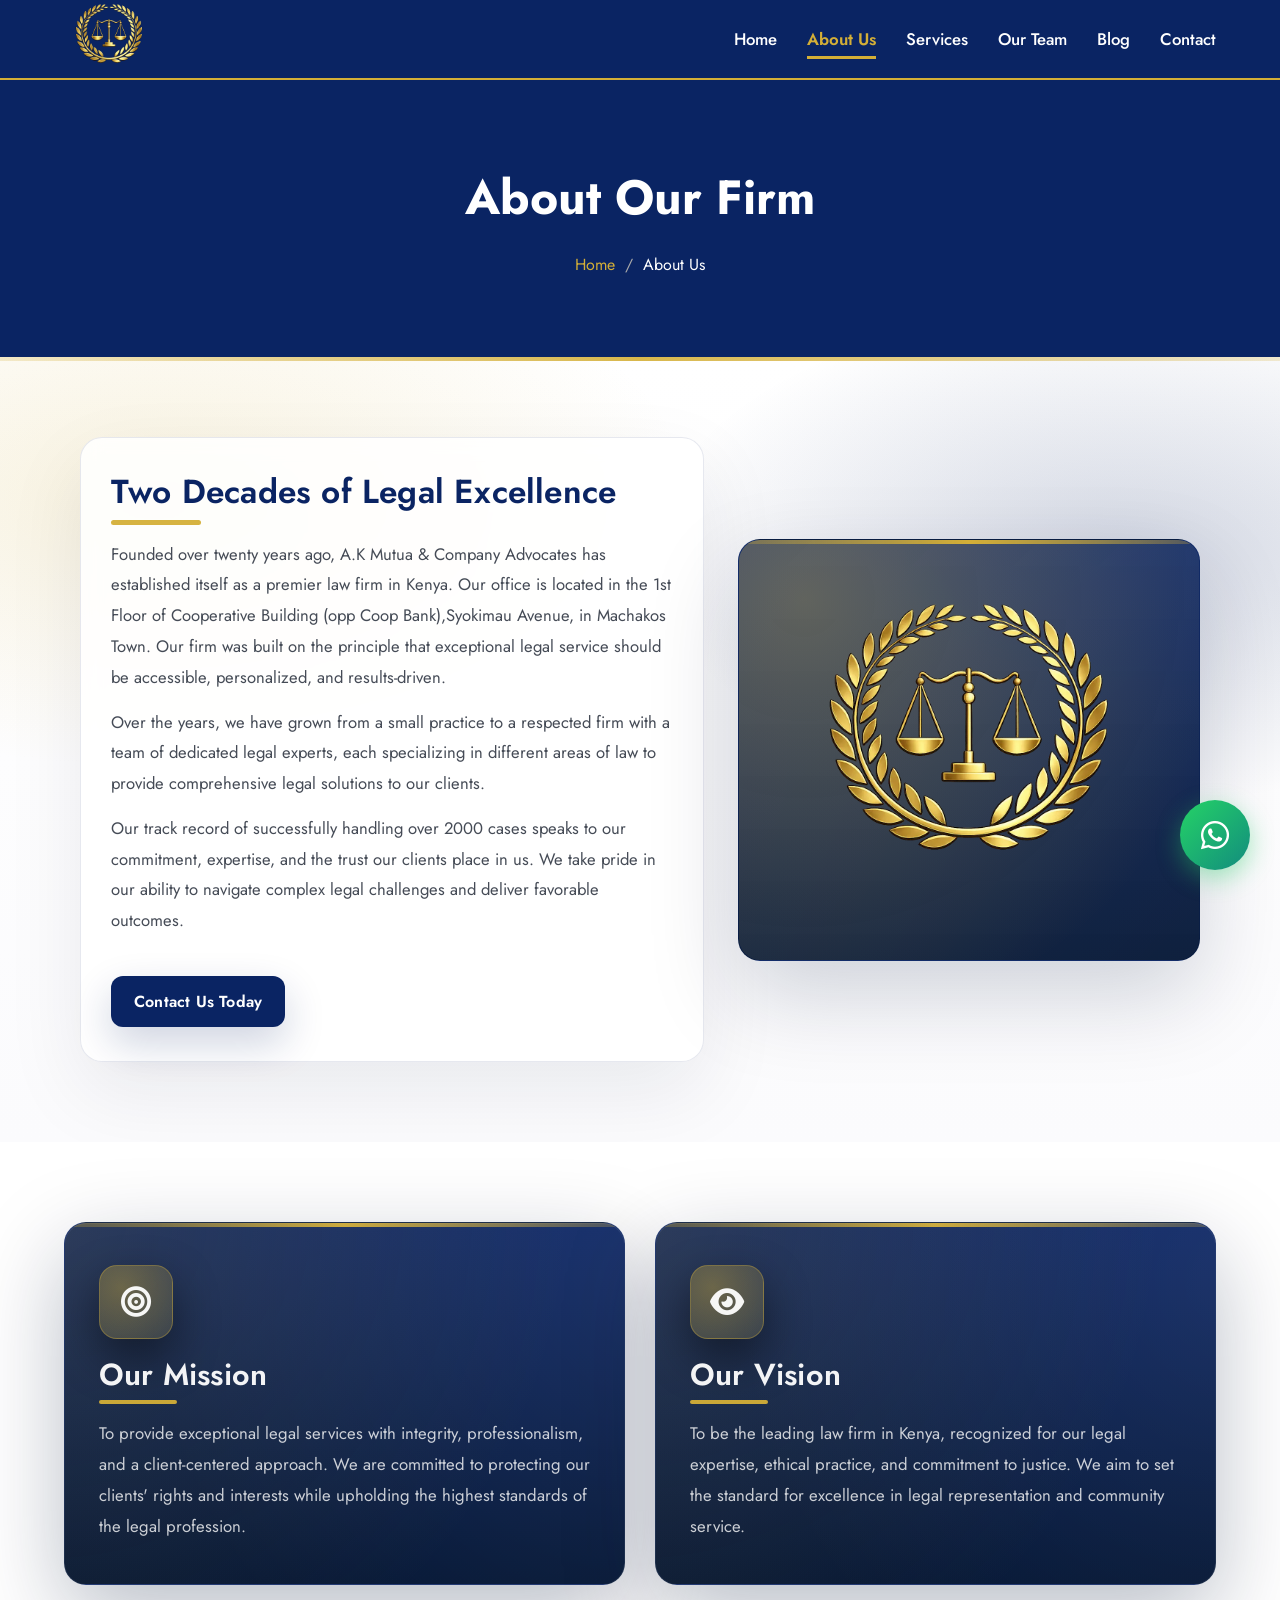
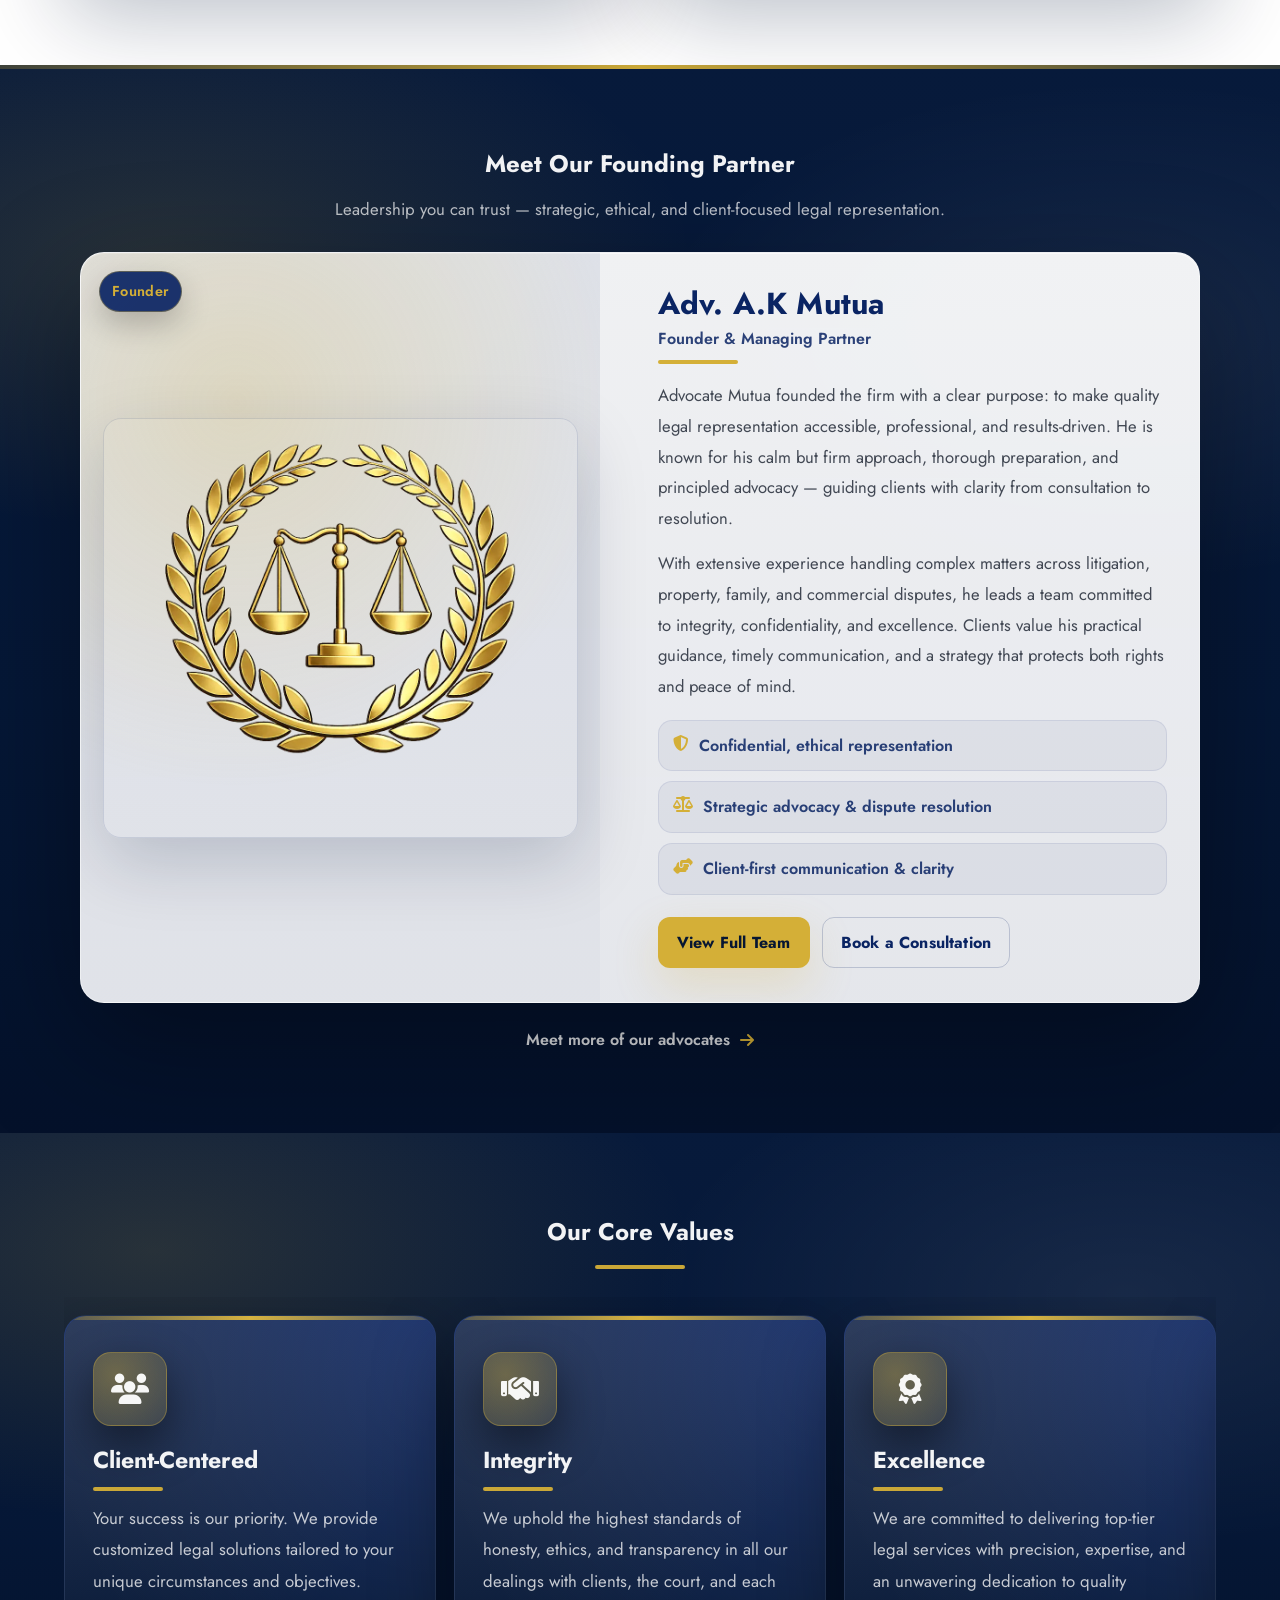
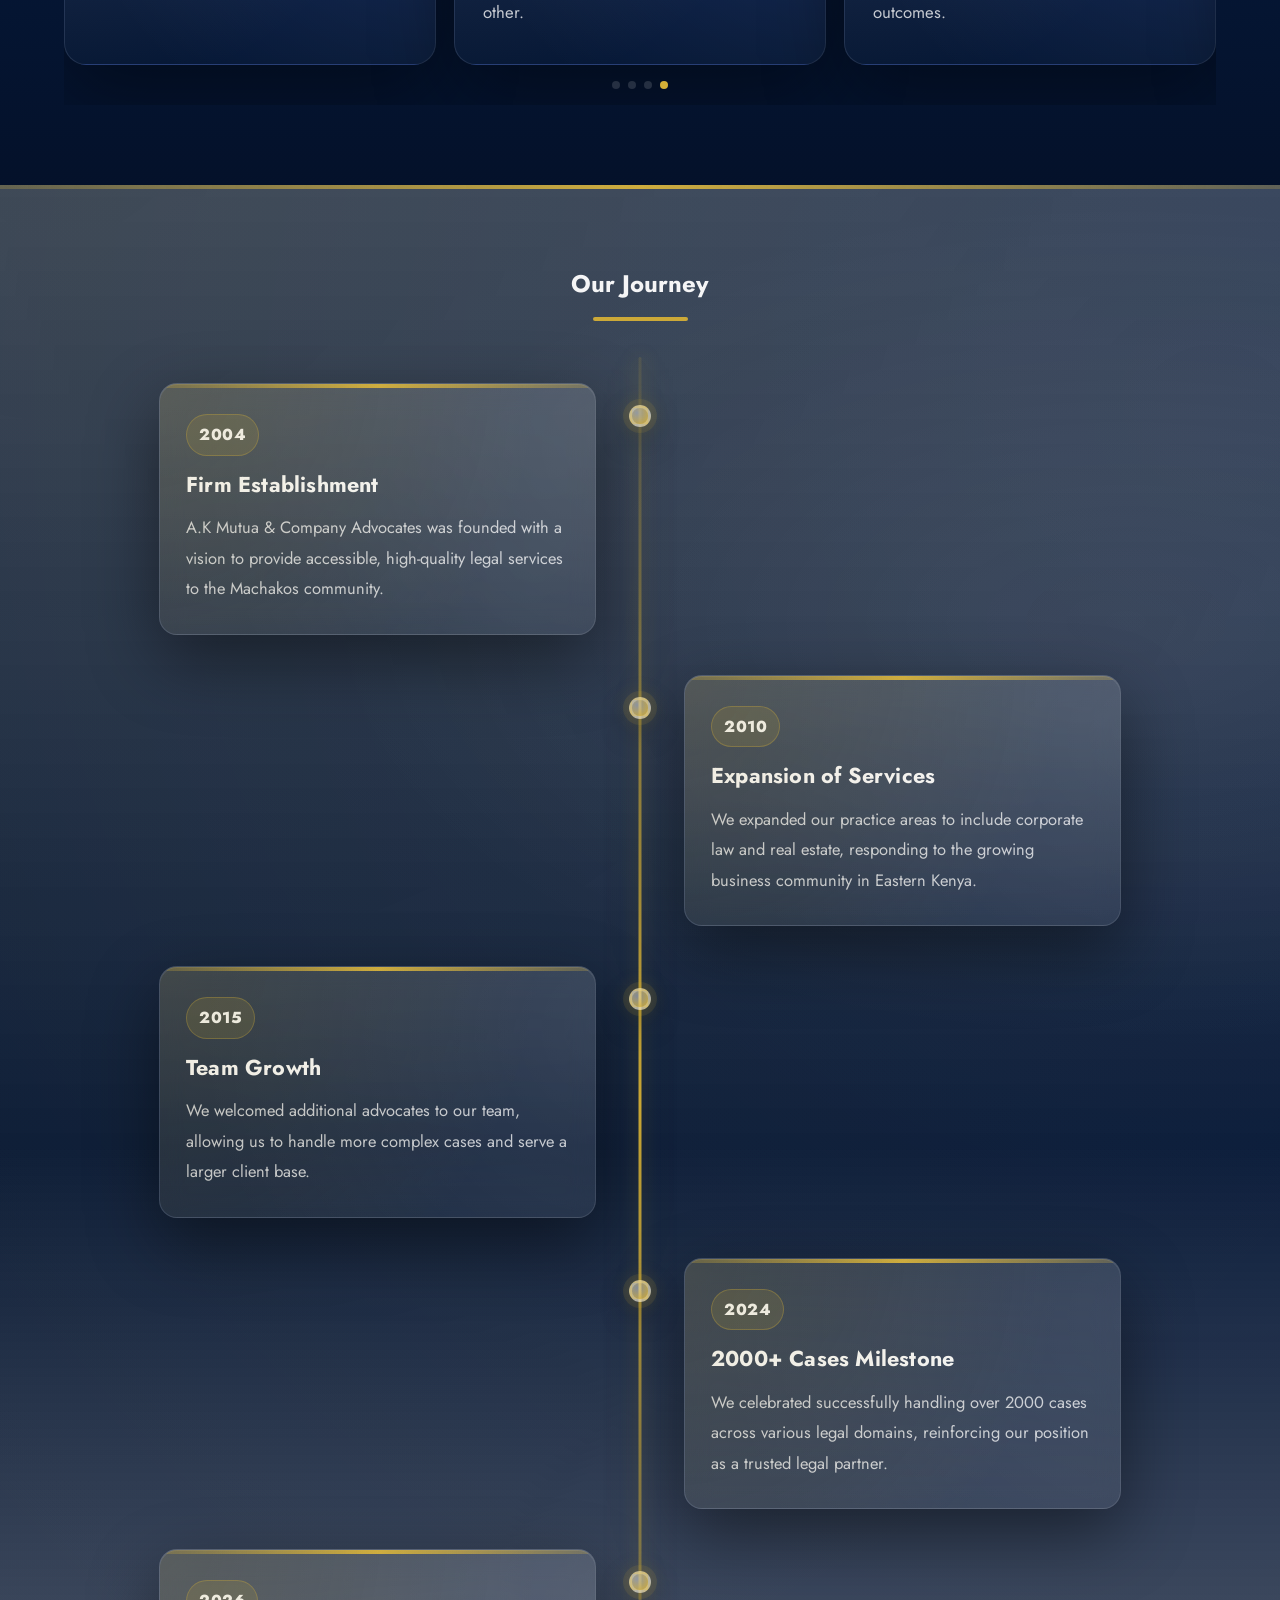
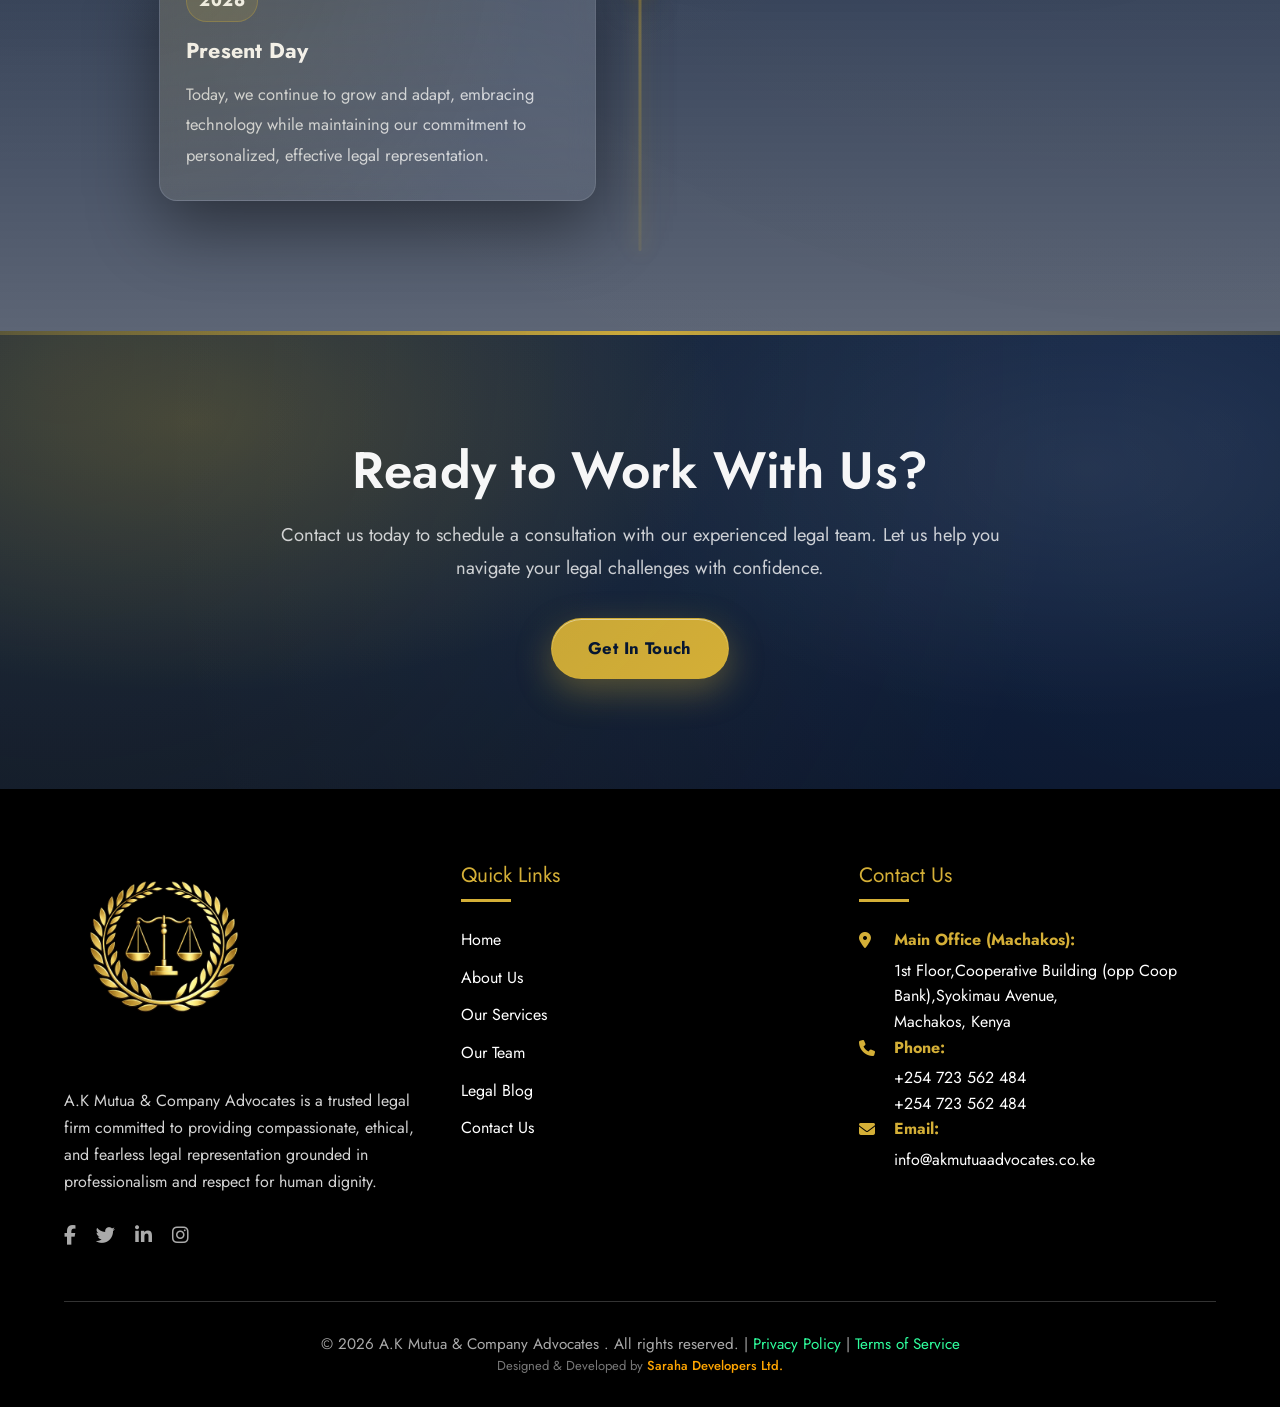
==== commit 010eb0ff: "Update admin password for security" ====
--- a/about.html
+++ b/about.html
@@ -419,7 +419,7 @@
                         <i class="fas fa-map-marker-alt"></i>
                         <div>
                            <h4><strong>Main Office (Machakos):</strong></h4> 
-                           <a href="https://maps.app.goo.gl/9woWtzfmWAzurPut5"> 1st Floor,Cooperative Building (opp Coop Bank),Syokimau Avenue,<br>
+                           <a href="https://share.google/2mkZ0YIY6pciWFi7S"> 1st Floor,Cooperative Building (opp Coop Bank),Syokimau Avenue,<br>
                             Machakos, Kenya</a>
                         </div>
                     </div>
@@ -447,7 +447,7 @@
               <script>document.getElementById("y").textContent=new Date().getFullYear()</script>
 
           <p style="margin: 0; font-size: 13px; color: #777">
-            Crafted with <span style="color: red">❤</span> by
+            Designed & Developed by
             <a
               href="https://sarahadevelopers.co.ke"
               target="_blank"
